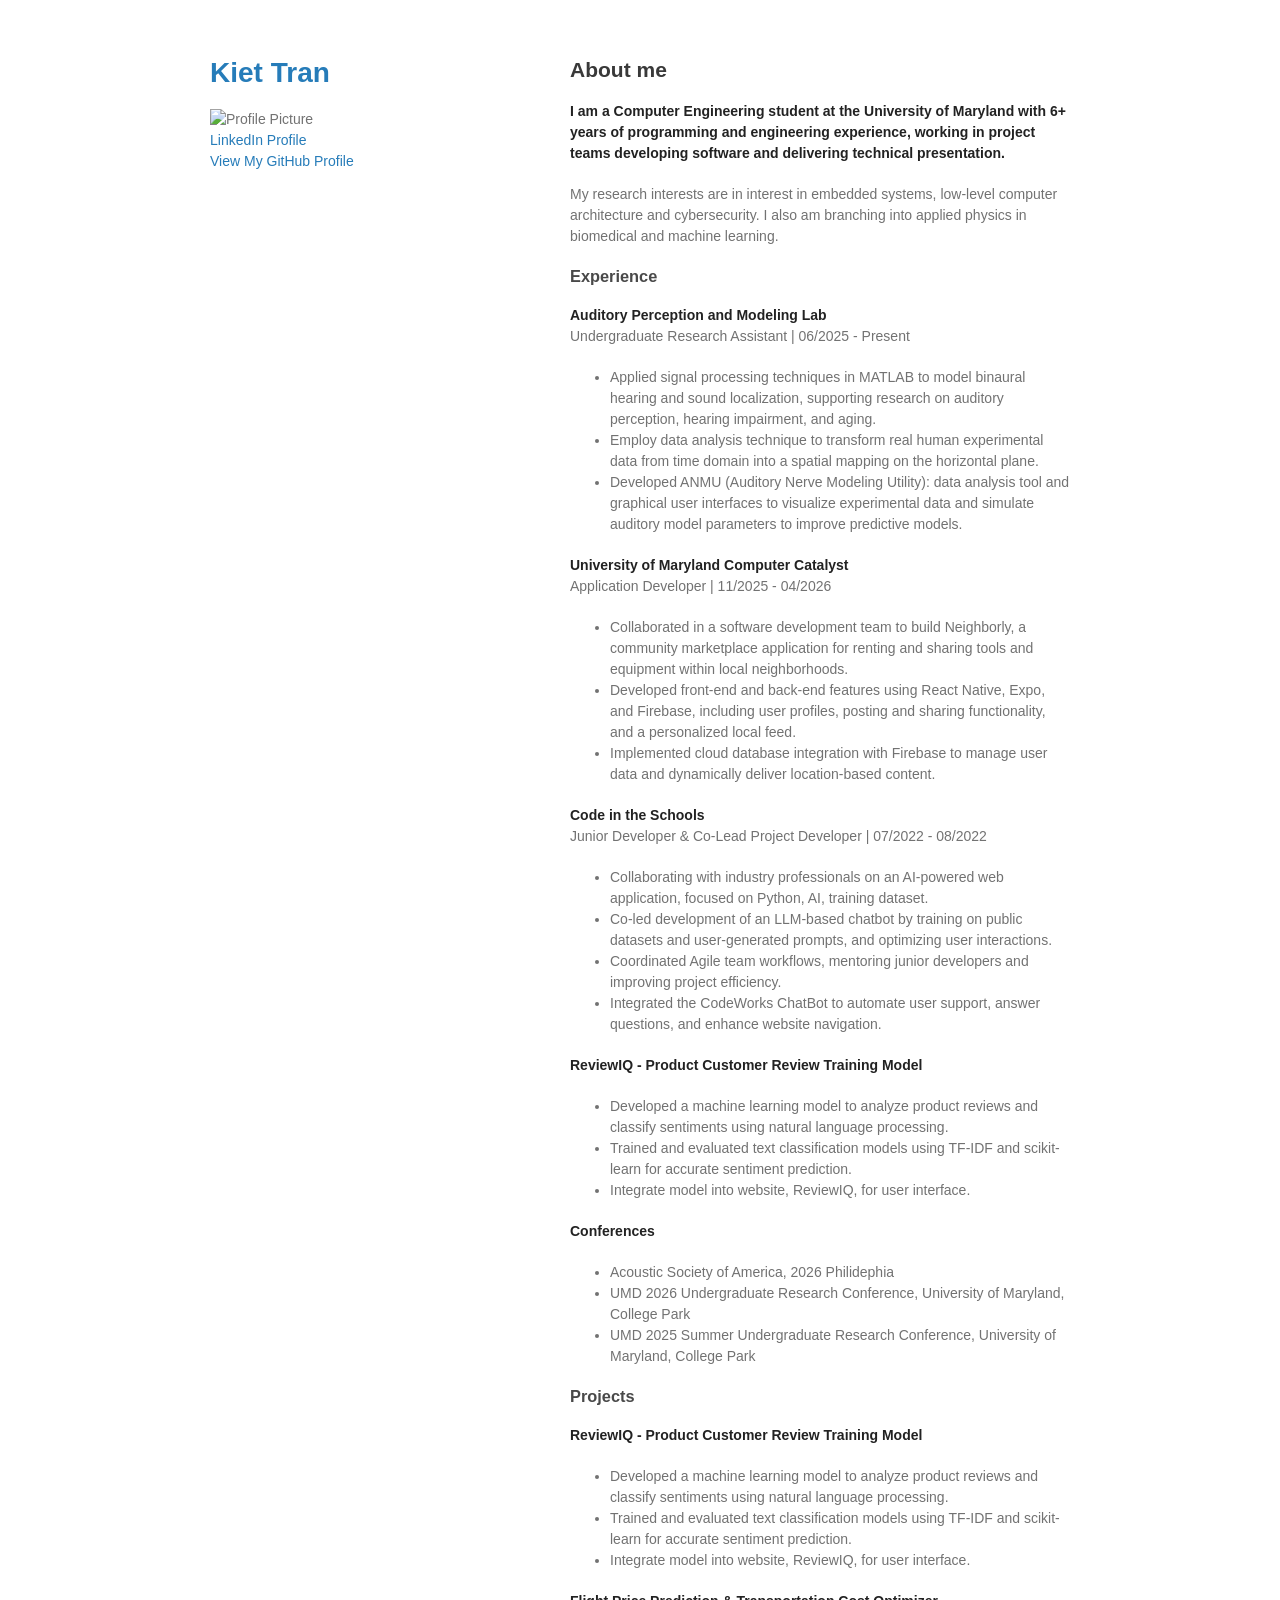
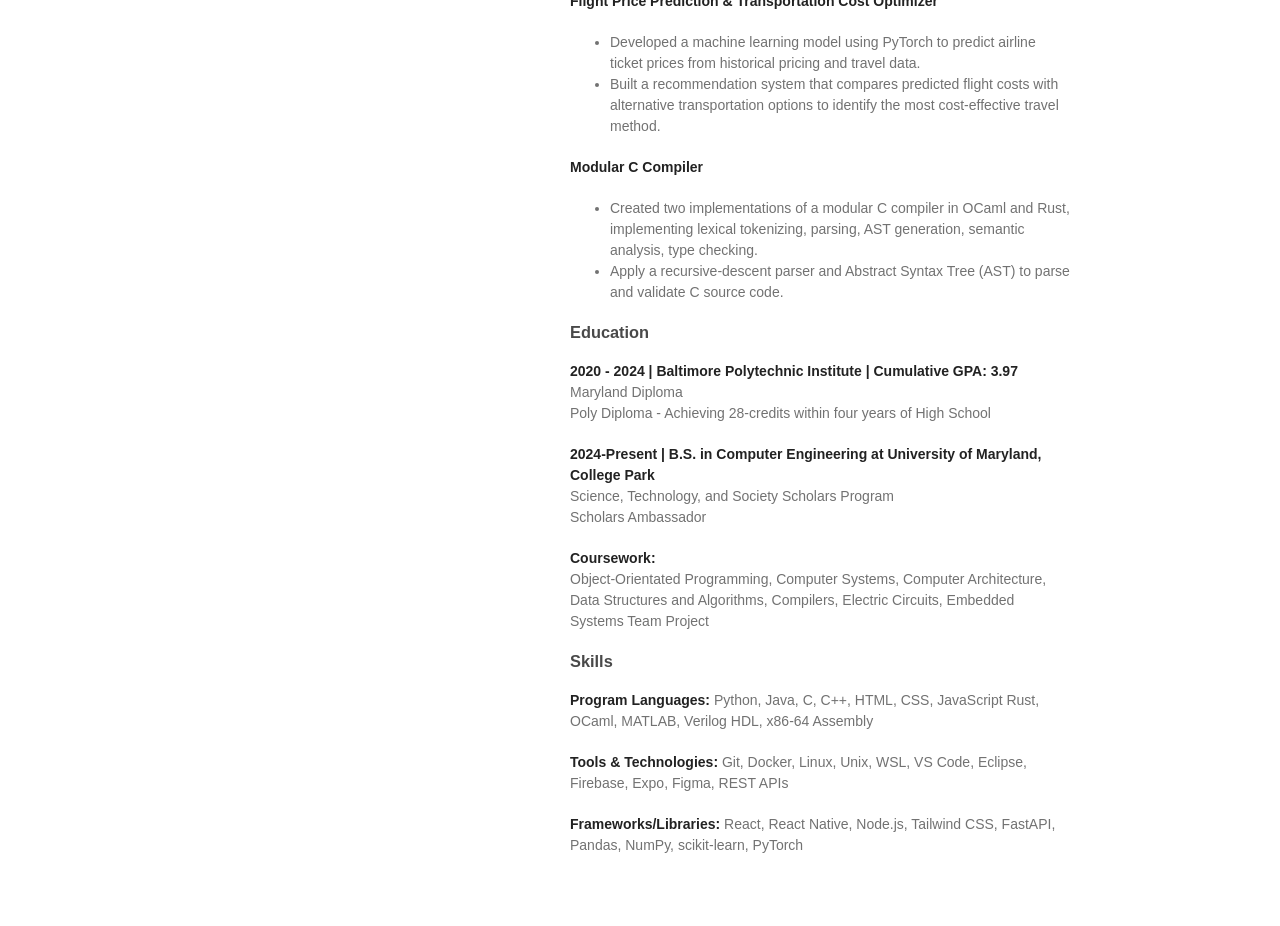
==== index.html @ 748918af "Website Initial Commit" ====
<!DOCTYPE html> 
<html lang="en-US"><head>
    <meta charset="UTF-8">
    <meta name="viewport" content="width=device-width, initial-scale=1">

    <title>About me | Kiet Tran </title>

    <link rel="stylesheet" href="css/style.css">    

  </head>

  <body>
    <div class="wrapper">
      <header>
        <h1 href="https://linkedin.com/in/ktttran"><a>Kiet Tran</a></h1>

        
          <img src="/home/ubuntu26-04/PROJECTS/Website/assets/images/headshot.jpeg" alt="Profile Picture">
        
        
        <p class="view">
            <a href="https://linkedin.com/in/ktttran">LinkedIn Profile</a> <br>
            <a href="https://github.com/ktt-tran">View My GitHub Profile</a>
        </p>
        

        
      </header>
      <section>

      <h2 id="about-me">About me</h2>

<p><strong>I am a Computer Engineering student at the University of Maryland with 6+ years of programming and engineering experience, working in project teams developing software and delivering technical presentation.</strong></p>

<p>My research interests are in interest in embedded systems, low-level computer architecture and cybersecurity. I also am branching into applied physics in biomedical and machine learning.</p>


<h3 id="experience">Experience</h3>

<p><strong>Auditory Perception and Modeling Lab</strong><br>
Undergraduate Research Assistant |  06/2025 - Present</p>
<ul>
    <li>Applied signal processing techniques in MATLAB to model binaural hearing and sound localization, supporting research on auditory perception, hearing impairment, and aging.</li>
    <li>Employ data analysis technique to transform real human experimental data from time domain into a spatial mapping on the horizontal plane.</li>
    <li>Developed ANMU (Auditory Nerve Modeling Utility): data analysis tool and graphical user interfaces to visualize experimental data and simulate auditory model parameters to improve predictive models.</li>
</ul>

<p><strong>University of Maryland Computer Catalyst</strong><br>
Application Developer | 11/2025 - 04/2026</p>
<ul>
    <li>Collaborated in a software development team to build Neighborly, a community marketplace application for renting and sharing tools and equipment within local neighborhoods.</li>
    <li>Developed front-end and back-end features using React Native, Expo, and Firebase, including user profiles, posting and sharing functionality, and a personalized local feed.</li>
    <li>Implemented cloud database integration with Firebase to manage user data and dynamically deliver location-based content.</li>
</ul>

<p><strong>Code in the Schools</strong><br>
Junior Developer & Co-Lead Project Developer | 07/2022 - 08/2022</p>
<ul>
    <li>Collaborating with industry professionals on an AI-powered web application, focused on Python, AI, training dataset.</li>
    <li>Co-led development of an LLM-based chatbot by training on public datasets and user-generated prompts, and optimizing user interactions.</li>
    <li>Coordinated Agile team workflows, mentoring junior developers and improving project efficiency.</li>
    <li>Integrated the CodeWorks ChatBot to automate user support, answer questions, and enhance website navigation.</li>
</ul>

<p><strong>ReviewIQ - Product Customer Review Training Model</strong></p>
<ul>
    <li>Developed a machine learning model to analyze product reviews and classify sentiments using natural language processing.</li>
    <li>Trained and evaluated text classification models using TF-IDF and scikit-learn for accurate sentiment prediction.</li>
    <li>Integrate model into website, ReviewIQ, for user interface.</li>
</ul>

<p><strong>Conferences</strong></p>
<ul>
    <li>Acoustic Society of America, 2026 Philidephia</li>
    <li>UMD 2026 Undergraduate Research Conference, University of Maryland, College Park</li>
    <li>UMD 2025 Summer Undergraduate Research Conference, University of Maryland, College Park</li>
</ul>

<h3 id="projects">Projects</h3>

<p><strong>ReviewIQ - Product Customer Review Training Model</strong></p>
<ul>
    <li>Developed a machine learning model to analyze product reviews and classify sentiments using natural language processing.</li>
    <li>Trained and evaluated text classification models using TF-IDF and scikit-learn for accurate sentiment prediction.</li>
    <li>Integrate model into website, ReviewIQ, for user interface.</li>
</ul>

<p><strong>Flight Price Prediction & Transportation Cost Optimizer</strong></p>
<ul>
    <li>Developed a machine learning model using PyTorch to predict airline ticket prices from historical pricing and travel data.</li>
    <li>Built a recommendation system that compares predicted flight costs with alternative transportation options to identify the most cost-effective travel method.</li>
</ul>

<p><strong>Modular C Compiler</strong></p>
<ul>
    <li>Created two implementations of a  modular C compiler in OCaml and Rust, implementing lexical tokenizing, parsing, AST generation, semantic analysis, type checking.</li>
    <li>Apply a recursive-descent parser and Abstract Syntax Tree (AST) to parse and validate C source code.</li>
</ul>

<h3 id="education">Education</h3>

<p><strong>2020 - 2024 | Baltimore Polytechnic Institute | Cumulative GPA: 3.97</strong><br>
Maryland Diploma<br>
Poly Diploma - Achieving 28-credits within four years of High School</p>
<p><strong>2024-Present | B.S. in Computer Engineering at University of Maryland, College Park</strong><br>
Science, Technology, and Society Scholars Program<br>
Scholars Ambassador</p>
<p><strong>Coursework:</strong><br>
    Object-Orientated Programming, Computer Systems, Computer Architecture, Data Structures and Algorithms, Compilers, Electric Circuits, Embedded Systems Team Project
</p>

<h3 id="skills">Skills</h3>

<p><strong>Program Languages:</strong> Python, Java, C, C++, HTML, CSS, JavaScript Rust, OCaml, MATLAB, Verilog HDL, x86-64 Assembly</p>
<p><strong>Tools &amp Technologies:</strong> Git, Docker, Linux, Unix, WSL, VS Code, Eclipse, Firebase, Expo, Figma, REST APIs</p>
<p><strong>Frameworks/Libraries:</strong> React, React Native, Node.js, Tailwind CSS, FastAPI, Pandas, NumPy, scikit-learn, PyTorch</p>



      </section>
      <footer>
        
      </footer>
    </div>  

</body></html>
---- css/style.css ----
@font-face {
  font-family:'Noto Sans';
  font-weight:400;
  font-style:normal;
  src:url("../fonts/Noto-Sans-regular/Noto-Sans-regular.eot");
  src:url("../fonts/Noto-Sans-regular/Noto-Sans-regular.eot?#iefix") format("embedded-opentype"),
  local("Noto Sans"),
  local("Noto-Sans-regular"),
  url("../fonts/Noto-Sans-regular/Noto-Sans-regular.woff2") format("woff2"),
  url("../fonts/Noto-Sans-regular/Noto-Sans-regular.woff") format("woff"),
  url("../fonts/Noto-Sans-regular/Noto-Sans-regular.ttf") format("truetype"),
  url("../fonts/Noto-Sans-regular/Noto-Sans-regular.svg#NotoSans") format("svg")
}
@font-face {
  font-family:'Noto Sans';
  font-weight:700;
  font-style:normal;
  src:url("../fonts/Noto-Sans-700/Noto-Sans-700.eot");
  src:url("../fonts/Noto-Sans-700/Noto-Sans-700.eot?#iefix") format("embedded-opentype"),
  local("Noto Sans Bold"),
  local("Noto-Sans-700"),
  url("../fonts/Noto-Sans-700/Noto-Sans-700.woff2") format("woff2"),
  url("../fonts/Noto-Sans-700/Noto-Sans-700.woff") format("woff"),
  url("../fonts/Noto-Sans-700/Noto-Sans-700.ttf") format("truetype"),
  url("../fonts/Noto-Sans-700/Noto-Sans-700.svg#NotoSans") format("svg")
}
@font-face {
  font-family:'Noto Sans';
  font-weight:400;
  font-style:italic;
  src:url("../fonts/Noto-Sans-italic/Noto-Sans-italic.eot");
  src:url("../fonts/Noto-Sans-italic/Noto-Sans-italic.eot?#iefix") format("embedded-opentype"),
  local("Noto Sans Italic"),
  local("Noto-Sans-italic"),
  url("../fonts/Noto-Sans-italic/Noto-Sans-italic.woff2") format("woff2"),
  url("../fonts/Noto-Sans-italic/Noto-Sans-italic.woff") format("woff"),
  url("../fonts/Noto-Sans-italic/Noto-Sans-italic.ttf") format("truetype"),
  url("../fonts/Noto-Sans-italic/Noto-Sans-italic.svg#NotoSans") format("svg")
}
@font-face {
  font-family:'Noto Sans';
  font-weight:700;
  font-style:italic;
  src:url("../fonts/Noto-Sans-700italic/Noto-Sans-700italic.eot");
  src:url("../fonts/Noto-Sans-700italic/Noto-Sans-700italic.eot?#iefix") format("embedded-opentype"),
  local("Noto Sans Bold Italic"),
  local("Noto-Sans-700italic"),
  url("../fonts/Noto-Sans-700italic/Noto-Sans-700italic.woff2") format("woff2"),
  url("../fonts/Noto-Sans-700italic/Noto-Sans-700italic.woff") format("woff"),
  url("../fonts/Noto-Sans-700italic/Noto-Sans-700italic.ttf") format("truetype"),
  url("../fonts/Noto-Sans-700italic/Noto-Sans-700italic.svg#NotoSans") format("svg")
}
.highlight table td {
  padding:5px
}
.highlight table pre {
  margin:0
}
.highlight .cm {
  color:#999988;
  font-style:italic
}
.highlight .cp {
  color:#999999;
  font-weight:bold
}
.highlight .c1 {
  color:#999988;
  font-style:italic
}
.highlight .cs {
  color:#999999;
  font-weight:bold;
  font-style:italic
}
.highlight .c,
.highlight .cd {
  color:#999988;
  font-style:italic
}
.highlight .err {
  color:#a61717;
  background-color:#e3d2d2
}
.highlight .gd {
  color:#000000;
  background-color:#ffdddd
}
.highlight .ge {
  color:#000000;
  font-style:italic
}
.highlight .gr {
  color:#aa0000
}
.highlight .gh {
  color:#999999
}
.highlight .gi {
  color:#000000;
  background-color:#ddffdd
}
.highlight .go {
  color:#888888
}
.highlight .gp {
  color:#555555
}
.highlight .gs {
  font-weight:bold
}
.highlight .gu {
  color:#aaaaaa
}
.highlight .gt {
  color:#aa0000
}
.highlight .kc {
  color:#000000;
  font-weight:bold
}
.highlight .kd {
  color:#000000;
  font-weight:bold
}
.highlight .kn {
  color:#000000;
  font-weight:bold
}
.highlight .kp {
  color:#000000;
  font-weight:bold
}
.highlight .kr {
  color:#000000;
  font-weight:bold
}
.highlight .kt {
  color:#445588;
  font-weight:bold
}
.highlight .k,
.highlight .kv {
  color:#000000;
  font-weight:bold
}
.highlight .mf {
  color:#009999
}
.highlight .mh {
  color:#009999
}
.highlight .il {
  color:#009999
}
.highlight .mi {
  color:#009999
}
.highlight .mo {
  color:#009999
}
.highlight .m,
.highlight .mb,
.highlight .mx {
  color:#009999
}
.highlight .sb {
  color:#d14
}
.highlight .sc {
  color:#d14
}
.highlight .sd {
  color:#d14
}
.highlight .s2 {
  color:#d14
}
.highlight .se {
  color:#d14
}
.highlight .sh {
  color:#d14
}
.highlight .si {
  color:#d14
}
.highlight .sx {
  color:#d14
}
.highlight .sr {
  color:#009926
}
.highlight .s1 {
  color:#d14
}
.highlight .ss {
  color:#990073
}
.highlight .s {
  color:#d14
}
.highlight .na {
  color:#008080
}
.highlight .bp {
  color:#999999
}
.highlight .nb {
  color:#0086B3
}
.highlight .nc {
  color:#445588;
  font-weight:bold
}
.highlight .no {
  color:#008080
}
.highlight .nd {
  color:#3c5d5d;
  font-weight:bold
}
.highlight .ni {
  color:#800080
}
.highlight .ne {
  color:#990000;
  font-weight:bold
}
.highlight .nf {
  color:#990000;
  font-weight:bold
}
.highlight .nl {
  color:#990000;
  font-weight:bold
}
.highlight .nn {
  color:#555555
}
.highlight .nt {
  color:#000080
}
.highlight .vc {
  color:#008080
}
.highlight .vg {
  color:#008080
}
.highlight .vi {
  color:#008080
}
.highlight .nv {
  color:#008080
}
.highlight .ow {
  color:#000000;
  font-weight:bold
}
.highlight .o {
  color:#000000;
  font-weight:bold
}
.highlight .w {
  color:#bbbbbb
}
.highlight {
  background-color:#f8f8f8
}
body {
  background-color:#fff;
  padding:50px;
  font:14px/1.5 "Noto Sans", "Helvetica Neue", Helvetica, Arial, sans-serif;
  color:#727272;
  font-weight:400
}
h1,
h2,
h3,
h4,
h5,
h6 {
  color:#222;
  margin:0 0 20px
}
p,
ul,
ol,
table,
pre,
dl {
  margin:0 0 20px
}
h1,
h2,
h3 {
  line-height:1.1
}
h1 {
  font-size:28px
}
h2 {
  color:#393939
}
h3,
h4,
h5,
h6 {
  color:#494949
}
a {
  color:#267CB9;
  text-decoration:none
}
a:hover,
a:focus {
  color:#069;
  font-weight:bold
}
a small {
  font-size:11px;
  color:#777;
  margin-top:-0.3em;
  display:block
}
a:hover small {
  color:#777
}
.wrapper {
  width:860px;
  margin:0 auto
}
blockquote {
  border-left:1px solid #e5e5e5;
  margin:0;
  padding:0 0 0 20px;
  font-style:italic
}
code,
pre {
  font-family:Monaco, Bitstream Vera Sans Mono, Lucida Console, Terminal, Consolas, Liberation Mono, DejaVu Sans Mono, Courier New, monospace;
  color:#333
}
pre {
  padding:8px 15px;
  background:#f8f8f8;
  border-radius:5px;
  border:1px solid #e5e5e5;
  overflow-x:auto
}
table {
  width:100%;
  border-collapse:collapse
}
th,
td {
  text-align:left;
  padding:5px 10px;
  border-bottom:1px solid #e5e5e5
}
dt {
  color:#444;
  font-weight:700
}
th {
  color:#444
}
img {
  max-width:100%
}
kbd {
  background-color:#fafbfc;
  border:1px solid #c6cbd1;
  border-bottom-color:#959da5;
  border-radius:3px;
  box-shadow:inset 0 -1px 0 #959da5;
  color:#444d56;
  display:inline-block;
  font-size:11px;
  line-height:10px;
  padding:3px 5px;
  vertical-align:middle
}
header {
  width:270px;
  float:left;
  position:fixed;
  -webkit-font-smoothing:subpixel-antialiased
}
ul.downloads {
  list-style:none;
  height:40px;
  padding:0;
  background:#f4f4f4;
  border-radius:5px;
  border:1px solid #e0e0e0;
  width:270px
}
.downloads li {
  width:89px;
  float:left;
  border-right:1px solid #e0e0e0;
  height:40px
}
.downloads li:first-child a {
  border-radius:5px 0 0 5px
}
.downloads li:last-child a {
  border-radius:0 5px 5px 0
}
.downloads a {
  line-height:1;
  font-size:11px;
  color:#676767;
  display:block;
  text-align:center;
  padding-top:6px;
  height:34px
}
.downloads a:hover,
.downloads a:focus {
  color:#675C5C;
  font-weight:bold
}
.downloads ul a:active {
  background-color:#f0f0f0
}
strong {
  color:#222;
  font-weight:700
}
.downloads li+li+li {
  border-right:none;
  width:89px
}
.downloads a strong {
  font-size:14px;
  display:block;
  color:#222
}
section {
  width:500px;
  float:right;
  padding-bottom:50px
}
small {
  font-size:11px
}
hr {
  border:0;
  background:#e5e5e5;
  height:1px;
  margin:0 0 20px
}
footer {
  width:270px;
  float:left;
  position:fixed;
  bottom:50px;
  -webkit-font-smoothing:subpixel-antialiased
}
@media print, screen and (max-width: 960px) {
  div.wrapper {
    width:auto;
    margin:0
  }
  header,
  section,
  footer {
    float:none;
    position:static;
    width:auto
  }
  header {
    padding-right:320px
  }
  section {
    border:1px solid #e5e5e5;
    border-width:1px 0;
    padding:20px 0;
    margin:0 0 20px
  }
  header a small {
    display:inline
  }
  header ul {
    position:absolute;
    right:50px;
    top:52px
  }
}
@media print, screen and (max-width: 720px) {
  body {
    word-wrap:break-word
  }
  header {
    padding:0
  }
  header ul,
  header p.view {
    position:static
  }
  pre,
  code {
    word-wrap:normal
  }
}
@media print, screen and (max-width: 480px) {
  body {
    padding:15px
  }
  .downloads {
    width:99%
  }
  .downloads li,
  .downloads li+li+li {
    width:33%
  }
}
@media print {
  body {
    padding:0.4in;
    font-size:12pt;
    color:#444
  }
}
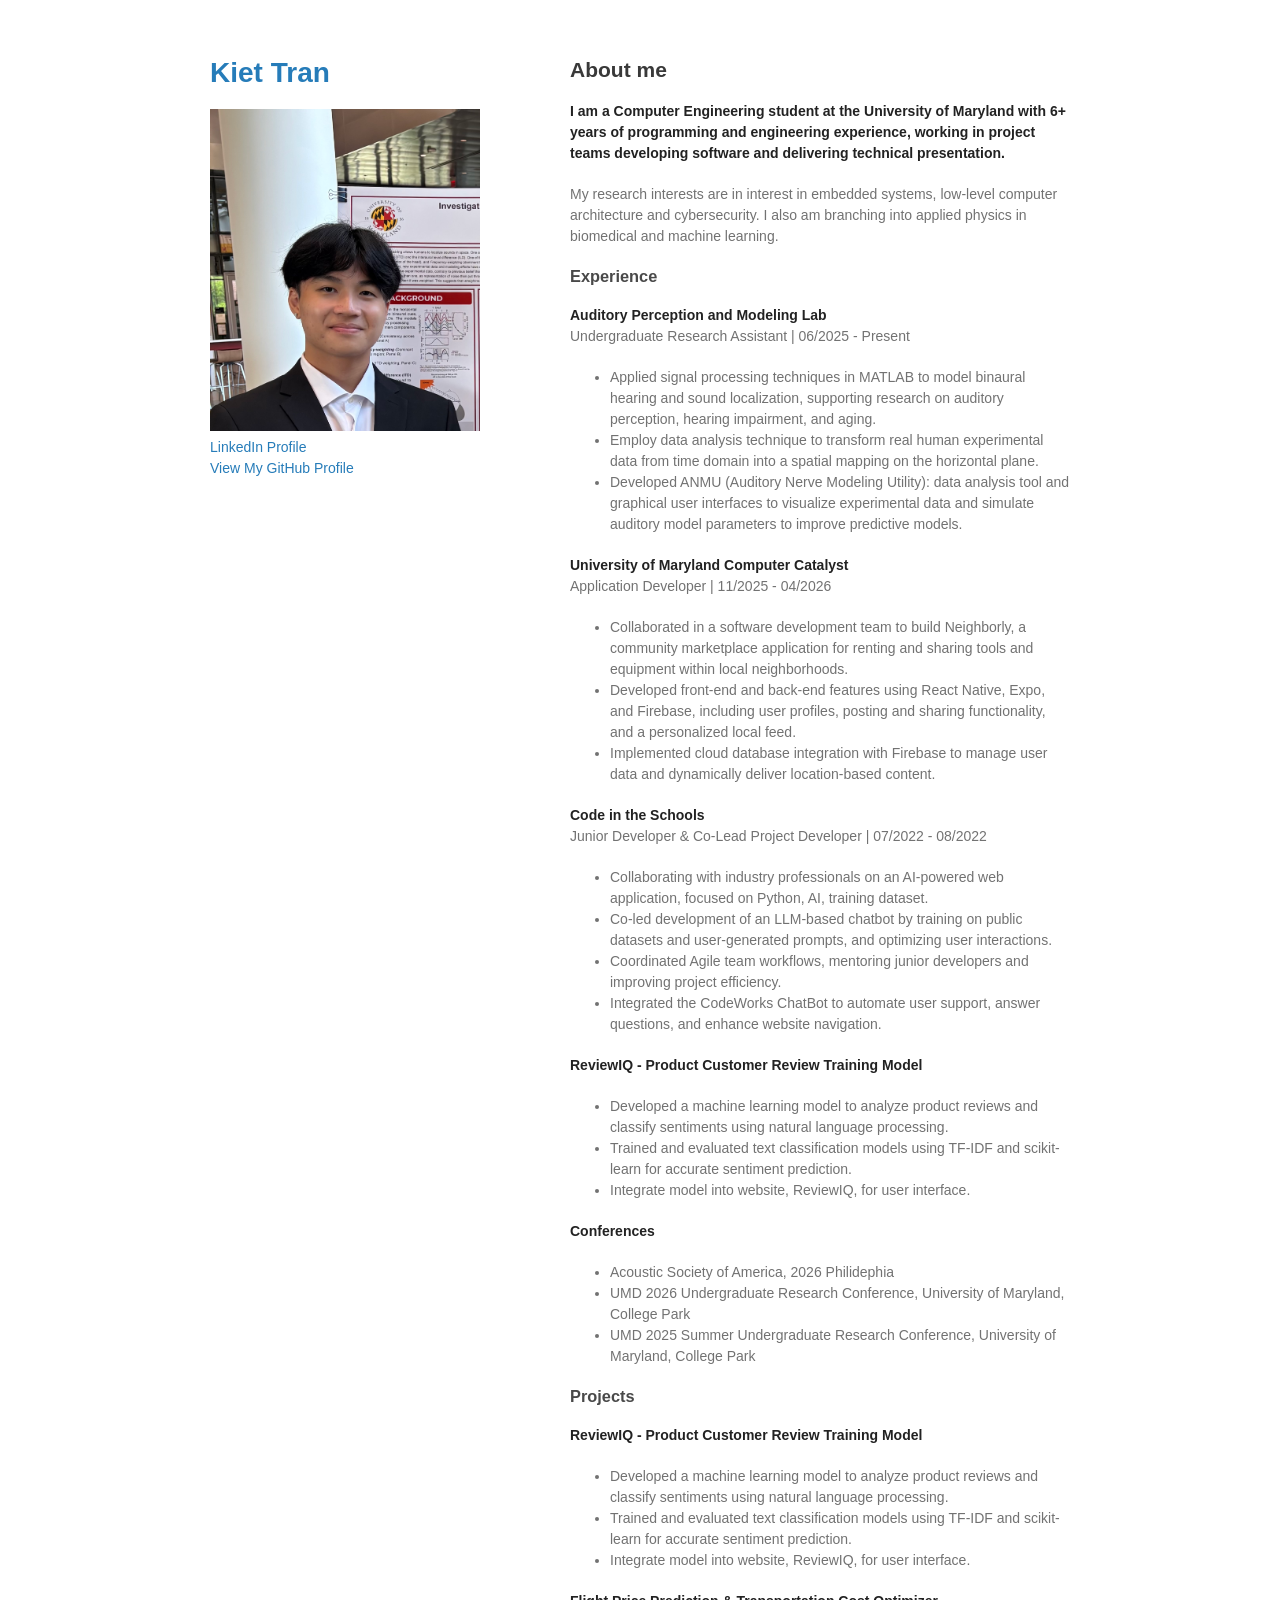
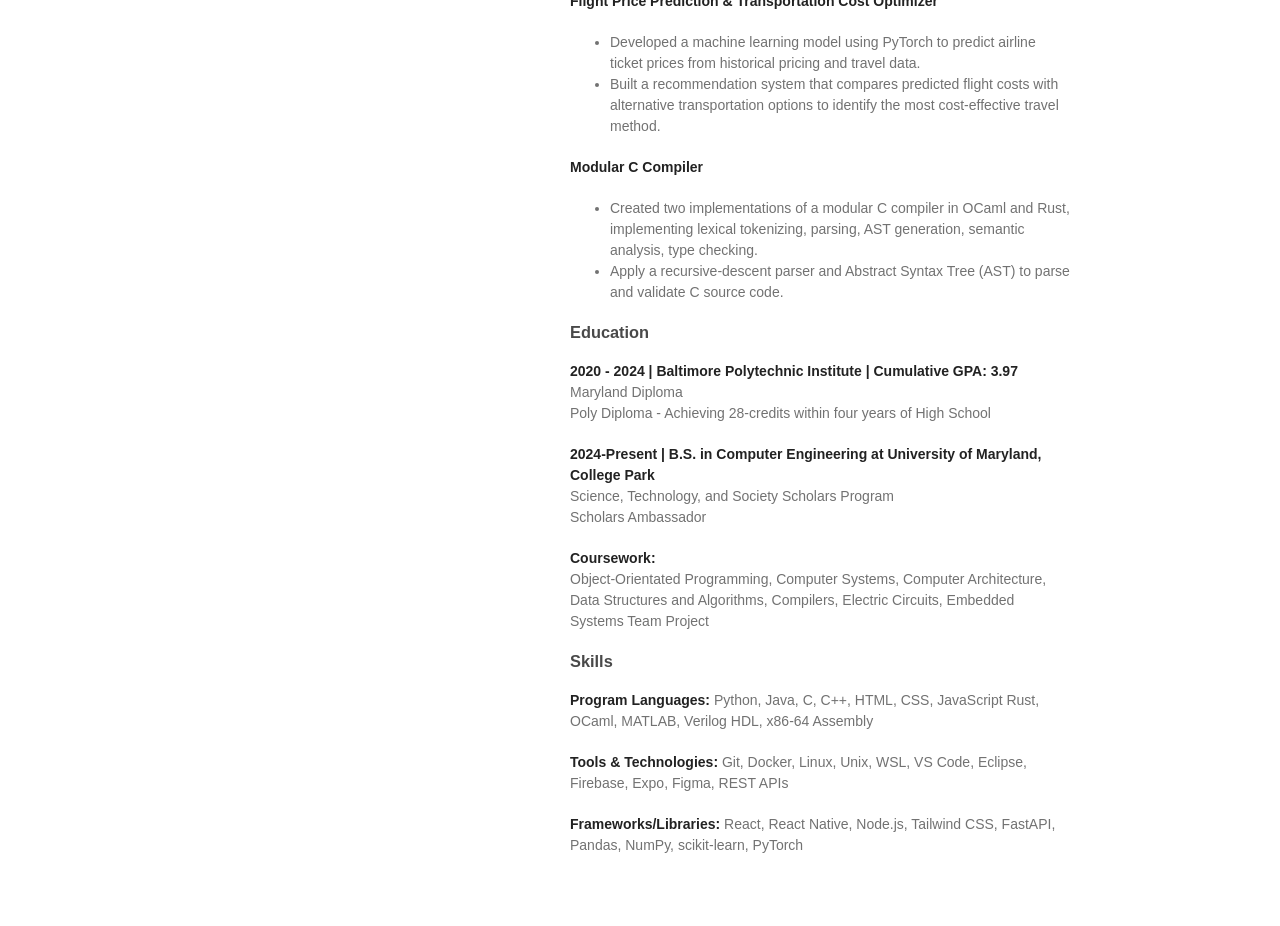
==== commit bc568d76: "First Commit" ====
--- a/index.html
+++ b/index.html
@@ -15,7 +15,7 @@
         <h1 href="https://linkedin.com/in/ktttran"><a>Kiet Tran</a></h1>
 
         
-          <img src="/home/ubuntu26-04/PROJECTS/Website/assets/images/headshot.jpeg" alt="Profile Picture">
+          <img src="/assets/images/headshot.jpeg" alt="Profile Picture">
         
         
         <p class="view">
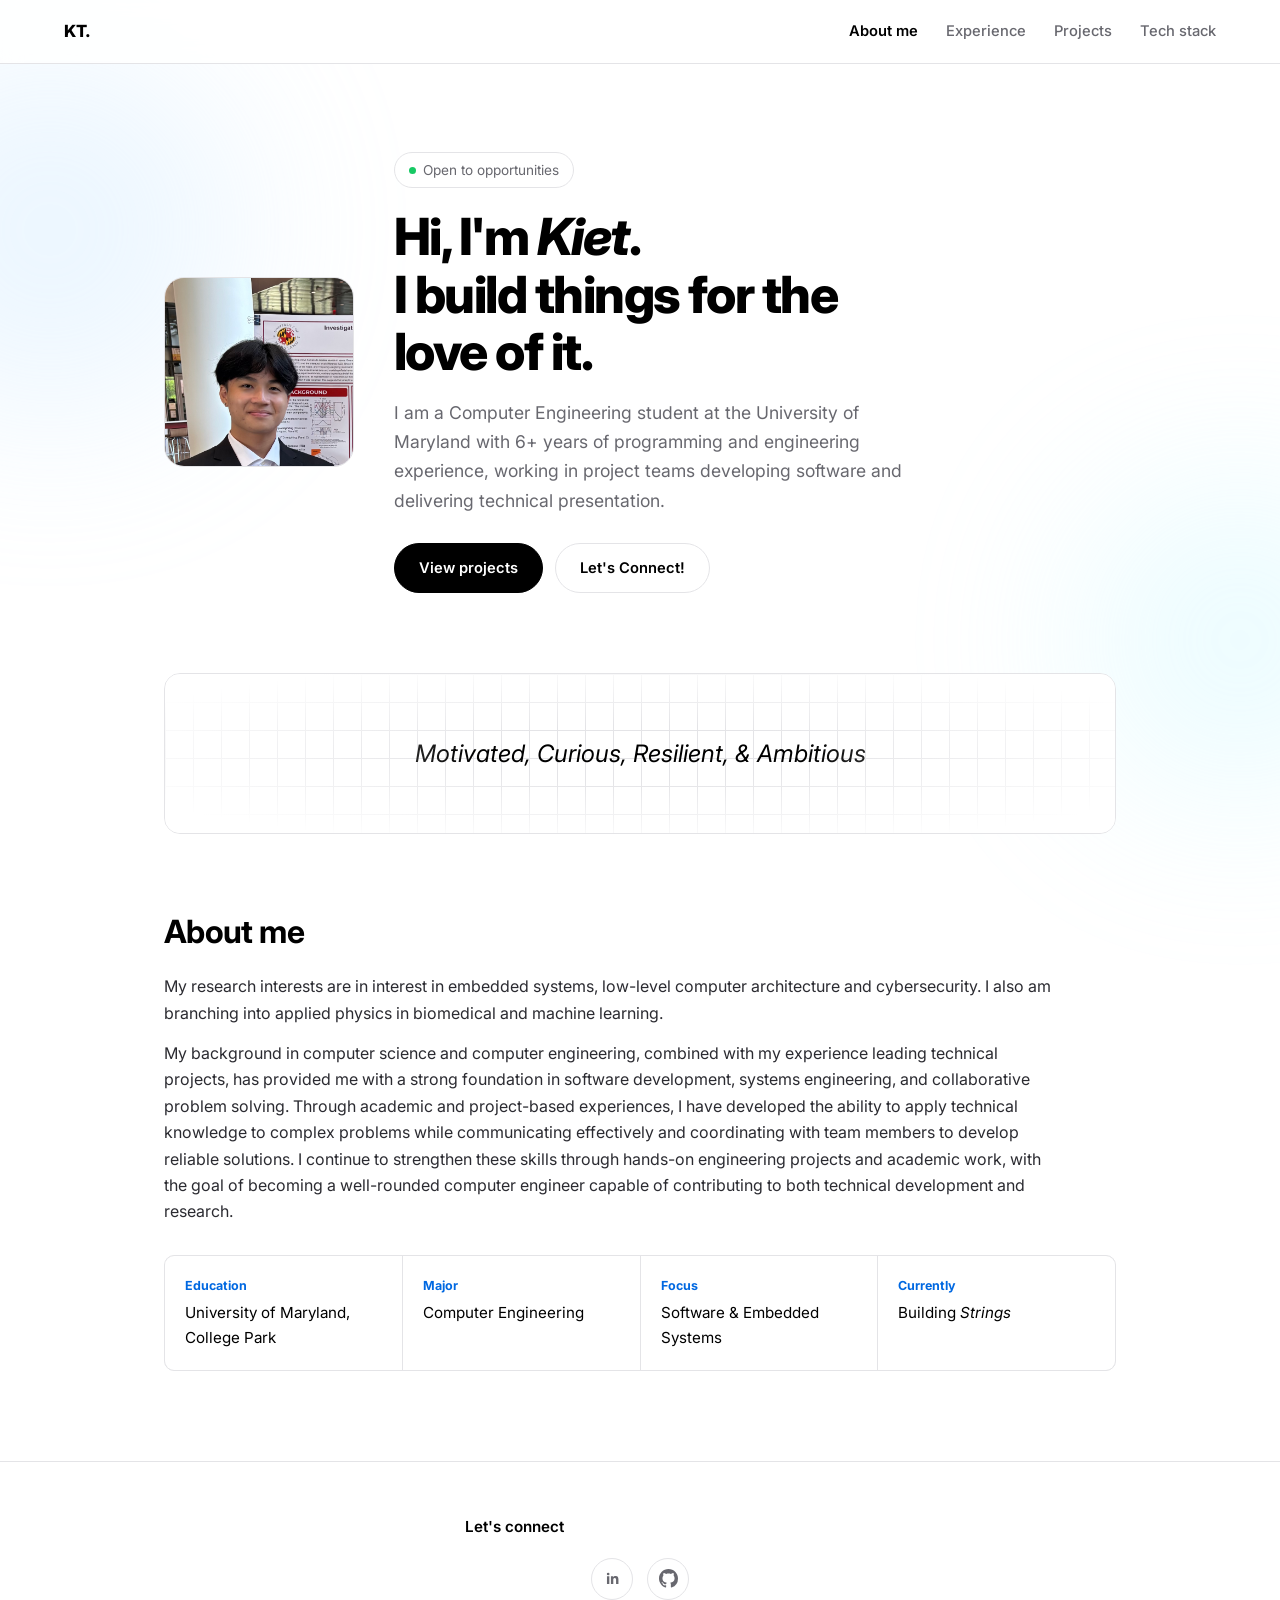
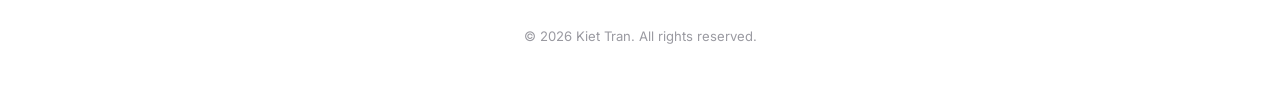
==== commit 1e03dd72: "Update" ====
--- a/index.html
+++ b/index.html
@@ -1,126 +1,59 @@
-<!DOCTYPE html> 
-<html lang="en-US"><head>
-    <meta charset="UTF-8">
-    <meta name="viewport" content="width=device-width, initial-scale=1">
+<!DOCTYPE html>
+<html lang="en">
+<head>
+<meta charset="utf-8">
+<meta name="viewport" content="width=device-width, initial-scale=1">
+<!-- EDIT: page title -->
+<title>About | Kiet Tran</title>
+<link rel="preconnect" href="https://fonts.googleapis.com">
+<link href="https://fonts.googleapis.com/css2?family=Inter:wght@400;500;600;800&display=swap" rel="stylesheet">
+<link rel="stylesheet" href="css/styles.css">
+</head>
+<body>
+<header class="top">
+  <a class="logo" href="index.html">KT.</a>
+  <nav>
+    <a href="index.html" class="on">About me</a>
+    <a href="experience.html">Experience</a>
+    <a href="projects.html">Projects</a>
+    <a href="tech-stack.html">Tech stack</a>
+  </nav>
+</header>
+<div class="blob b1"></div><div class="blob b2"></div>
+<main class="panel">
+  <div class="hero">
+    <div class="photo"><img src="assets/images/headshot.jpeg" alt=""></div>
+    <div>
+      <p class="pill">Open to opportunities</p>
+      <h1>Hi, I'm <em>Kiet</em>.<br>I build things for the<br> love of it.</h1>
+      <p class="lead">I am a Computer Engineering student at the University of Maryland with 6+ years of programming and engineering experience, working in project teams developing software and delivering technical presentation.</p>
+      <div class="btns">
+        <a class="btn dark" href="projects.html">View projects</a>
+        <a class="btn" href="https://linkedin.com/in/ktttran">Let's Connect!</a>
+      </div>
+    </div>
+  </div>
 
-    <title>About me | Kiet Tran </title>
+  <div class="band"><p>Motivated, Curious, Resilient, & Ambitious</p></div>
 
-    <link rel="stylesheet" href="css/style.css">    
+  <h2>About me</h2>
+  <p>My research interests are in interest in embedded systems, low-level computer architecture and cybersecurity. I also am branching into applied physics in biomedical and machine learning.</p>
+  <p>My background in computer science and computer engineering, combined with my experience leading technical projects, has provided me with a strong foundation in software development, systems engineering, and collaborative problem solving. Through academic and project-based experiences, I have developed the ability to apply technical knowledge to complex problems while communicating effectively and coordinating with team members to develop reliable solutions. I continue to strengthen these skills through hands-on engineering projects and academic work, with the goal of becoming a well-rounded computer engineer capable of contributing to both technical development and research.</p>
 
-  </head>
-
-  <body>
-    <div class="wrapper">
-      <header>
-        <h1 href="https://linkedin.com/in/ktttran"><a>Kiet Tran</a></h1>
-
-        
-          <img src="/assets/images/headshot.jpeg" alt="Profile Picture">
-        
-        
-        <p class="view">
-            <a href="https://linkedin.com/in/ktttran">LinkedIn Profile</a> <br>
-            <a href="https://github.com/ktt-tran">View My GitHub Profile</a>
-        </p>
-        
-
-        
-      </header>
-      <section>
-
-      <h2 id="about-me">About me</h2>
-
-<p><strong>I am a Computer Engineering student at the University of Maryland with 6+ years of programming and engineering experience, working in project teams developing software and delivering technical presentation.</strong></p>
-
-<p>My research interests are in interest in embedded systems, low-level computer architecture and cybersecurity. I also am branching into applied physics in biomedical and machine learning.</p>
-
-
-<h3 id="experience">Experience</h3>
-
-<p><strong>Auditory Perception and Modeling Lab</strong><br>
-Undergraduate Research Assistant |  06/2025 - Present</p>
-<ul>
-    <li>Applied signal processing techniques in MATLAB to model binaural hearing and sound localization, supporting research on auditory perception, hearing impairment, and aging.</li>
-    <li>Employ data analysis technique to transform real human experimental data from time domain into a spatial mapping on the horizontal plane.</li>
-    <li>Developed ANMU (Auditory Nerve Modeling Utility): data analysis tool and graphical user interfaces to visualize experimental data and simulate auditory model parameters to improve predictive models.</li>
-</ul>
-
-<p><strong>University of Maryland Computer Catalyst</strong><br>
-Application Developer | 11/2025 - 04/2026</p>
-<ul>
-    <li>Collaborated in a software development team to build Neighborly, a community marketplace application for renting and sharing tools and equipment within local neighborhoods.</li>
-    <li>Developed front-end and back-end features using React Native, Expo, and Firebase, including user profiles, posting and sharing functionality, and a personalized local feed.</li>
-    <li>Implemented cloud database integration with Firebase to manage user data and dynamically deliver location-based content.</li>
-</ul>
-
-<p><strong>Code in the Schools</strong><br>
-Junior Developer & Co-Lead Project Developer | 07/2022 - 08/2022</p>
-<ul>
-    <li>Collaborating with industry professionals on an AI-powered web application, focused on Python, AI, training dataset.</li>
-    <li>Co-led development of an LLM-based chatbot by training on public datasets and user-generated prompts, and optimizing user interactions.</li>
-    <li>Coordinated Agile team workflows, mentoring junior developers and improving project efficiency.</li>
-    <li>Integrated the CodeWorks ChatBot to automate user support, answer questions, and enhance website navigation.</li>
-</ul>
-
-<p><strong>ReviewIQ - Product Customer Review Training Model</strong></p>
-<ul>
-    <li>Developed a machine learning model to analyze product reviews and classify sentiments using natural language processing.</li>
-    <li>Trained and evaluated text classification models using TF-IDF and scikit-learn for accurate sentiment prediction.</li>
-    <li>Integrate model into website, ReviewIQ, for user interface.</li>
-</ul>
-
-<p><strong>Conferences</strong></p>
-<ul>
-    <li>Acoustic Society of America, 2026 Philidephia</li>
-    <li>UMD 2026 Undergraduate Research Conference, University of Maryland, College Park</li>
-    <li>UMD 2025 Summer Undergraduate Research Conference, University of Maryland, College Park</li>
-</ul>
-
-<h3 id="projects">Projects</h3>
-
-<p><strong>ReviewIQ - Product Customer Review Training Model</strong></p>
-<ul>
-    <li>Developed a machine learning model to analyze product reviews and classify sentiments using natural language processing.</li>
-    <li>Trained and evaluated text classification models using TF-IDF and scikit-learn for accurate sentiment prediction.</li>
-    <li>Integrate model into website, ReviewIQ, for user interface.</li>
-</ul>
-
-<p><strong>Flight Price Prediction & Transportation Cost Optimizer</strong></p>
-<ul>
-    <li>Developed a machine learning model using PyTorch to predict airline ticket prices from historical pricing and travel data.</li>
-    <li>Built a recommendation system that compares predicted flight costs with alternative transportation options to identify the most cost-effective travel method.</li>
-</ul>
-
-<p><strong>Modular C Compiler</strong></p>
-<ul>
-    <li>Created two implementations of a  modular C compiler in OCaml and Rust, implementing lexical tokenizing, parsing, AST generation, semantic analysis, type checking.</li>
-    <li>Apply a recursive-descent parser and Abstract Syntax Tree (AST) to parse and validate C source code.</li>
-</ul>
-
-<h3 id="education">Education</h3>
-
-<p><strong>2020 - 2024 | Baltimore Polytechnic Institute | Cumulative GPA: 3.97</strong><br>
-Maryland Diploma<br>
-Poly Diploma - Achieving 28-credits within four years of High School</p>
-<p><strong>2024-Present | B.S. in Computer Engineering at University of Maryland, College Park</strong><br>
-Science, Technology, and Society Scholars Program<br>
-Scholars Ambassador</p>
-<p><strong>Coursework:</strong><br>
-    Object-Orientated Programming, Computer Systems, Computer Architecture, Data Structures and Algorithms, Compilers, Electric Circuits, Embedded Systems Team Project
-</p>
-
-<h3 id="skills">Skills</h3>
-
-<p><strong>Program Languages:</strong> Python, Java, C, C++, HTML, CSS, JavaScript Rust, OCaml, MATLAB, Verilog HDL, x86-64 Assembly</p>
-<p><strong>Tools &amp Technologies:</strong> Git, Docker, Linux, Unix, WSL, VS Code, Eclipse, Firebase, Expo, Figma, REST APIs</p>
-<p><strong>Frameworks/Libraries:</strong> React, React Native, Node.js, Tailwind CSS, FastAPI, Pandas, NumPy, scikit-learn, PyTorch</p>
-
-
-
-      </section>
-      <footer>
-        
-      </footer>
-    </div>  
-
-</body></html>+  <div class="facts">
+    <div class="fact"><b>Education</b>University of Maryland, College Park</div>
+    <div class="fact"><b>Major</b>Computer Engineering</div>
+    <div class="fact"><b>Focus</b>Software &amp; Embedded Systems</div>
+    <div class="fact"><b>Currently</b>Building <i>Strings</i></div>
+  </div>
+</main>
+<footer>
+  <p>Let's connect</p>
+  <div class="socials">
+    <a class="in" href="https://linkedin.com/in/ktttran" aria-label="LinkedIn" target="_blank" rel="noopener"></a>
+    <a class="gh" href="https://github.com/ktt-tran" aria-label="GitHub" target="_blank" rel="noopener"></a>
+  </div>
+  <small>© 2026 Kiet Tran. All rights reserved.</small>
+</footer>
+</body>
+</html>
--- a/css/styles.css
+++ b/css/styles.css
@@ -0,0 +1,145 @@
+/* ============================================================
+   TOKENS — edit these to change colors/radius across the site
+   ============================================================ */
+:root{
+  --bg:#ffffff;
+  --ink:#000000;        /* primary text / primary buttons */
+  --mut:#68686f;        /* secondary text */
+  --line:#e4e4e7;       /* hairline borders */
+  --soft:#fafafa;       /* subtle surface fill */
+  --acc:#0068e1;        /* accent blue: links, focus, highlights */
+  --r:10px;             /* base corner radius: cards, photo */
+  --r-pill:999px;       /* buttons only */
+  --r-chip:6px;         /* tech-stack chips only */
+  --mono:'JetBrains Mono',ui-monospace,SFMono-Regular,Menlo,monospace;
+  --sans:'Inter',system-ui,-apple-system,sans-serif;
+}
+*{box-sizing:border-box;margin:0}
+html{scroll-behavior:smooth}
+body{font-family:var(--sans);font-size:16px;line-height:1.65;color:var(--ink);background:var(--bg);overflow-x:hidden}
+:focus-visible{outline:2px solid var(--acc);outline-offset:2px}
+a{color:inherit}
+p{color:#2b2b31;margin-bottom:14px;max-width:900px}
+h2{font-size:2rem;font-weight:700;letter-spacing:-.02em;margin-bottom:14px}
+
+/* ============================================================
+   NAV — same on every page; edit once here
+   ============================================================ */
+.top{position:sticky;top:0;z-index:20;display:flex;justify-content:space-between;align-items:center;gap:16px;padding:0 5vw;height:64px;background:rgba(255,255,255,.82);backdrop-filter:blur(10px);-webkit-backdrop-filter:blur(10px);border-bottom:1px solid var(--line)}
+.logo{font-weight:800;font-size:1.05rem;letter-spacing:-.02em;color:var(--ink);text-decoration:none}
+nav{display:flex;gap:28px;flex-wrap:wrap}
+nav a{color:var(--mut);text-decoration:none;font-size:.92rem;font-weight:500;transition:color .15s}
+nav a:hover{color:var(--ink)}
+nav a.on{color:var(--ink);font-weight:600}
+
+/* ============================================================
+   PARALLAX BACKDROP — the one animated flourish on the page.
+   Two soft blurred circles drift at different speeds on scroll.
+   ============================================================ */
+.blob{position:fixed;z-index:-1;border-radius:50%;filter:blur(90px);opacity:.3;pointer-events:none}
+.b1{width:380px;height:380px;background:#bfe2ff;top:40px;left:-140px;--d:-260px}
+.b2{width:320px;height:320px;background:#bdf5ff;top:480px;right:-120px;--d:-560px}
+@keyframes drift{to{transform:translateY(var(--d))}}
+@supports (animation-timeline:scroll()){.blob{animation:drift linear both;animation-timeline:scroll(root)}}
+
+/* ============================================================
+   PAGE LAYOUT
+   ============================================================ */
+.panel{max-width:1080px;margin:auto;padding:64px 5vw 40px;animation:in .5s ease}
+@keyframes in{from{opacity:0;transform:translateY(14px)}}
+.sub{color:var(--mut);margin-bottom:36px;max-width:560px}
+
+/* ============================================================
+   ABOUT — hero, quote band, quick facts
+   ============================================================ */
+.hero{display:grid;grid-template-columns:auto 1fr;gap:40px;align-items:center;padding:24px 0 8px}
+.photo{position:relative;width:190px;aspect-ratio:1;border-radius:20px;border:1px solid var(--line);overflow:hidden;display:grid;place-items:center;text-align:center;color:var(--mut);font-size:.85rem;background:var(--soft)}
+.photo img{position:absolute;inset:0;width:100%;height:100%;object-fit:cover}
+.pill{display:inline-flex;align-items:center;gap:7px;padding:6px 14px;border:1px solid var(--line);border-radius:var(--r-pill);font-size:.85rem;color:var(--mut);background:#fff;margin-bottom:20px}
+.pill::before{content:"";width:7px;height:7px;border-radius:50%;background:#17c964;flex:none}
+h1{font-size:clamp(2rem,4.6vw,3.2rem);line-height:1.12;font-weight:800;letter-spacing:-.03em;color:var(--ink)}
+.lead{font-size:1.1rem;color:var(--mut);margin:18px 0 28px;max-width:540px}
+.btns{display:flex;gap:12px;flex-wrap:wrap}
+.btn{display:inline-block;padding:12px 24px;border-radius:var(--r-pill);border:1px solid var(--line);font-weight:600;font-size:.92rem;color:var(--ink);background:#fff;text-decoration:none;transition:border-color .15s,background .15s}
+.btn:hover{border-color:var(--ink)}
+.btn.dark{background:var(--ink);color:#fff;border-color:var(--ink)}
+.btn.dark:hover{background:#1a1a1a}
+
+.band{margin:72px 0;padding:60px 32px;text-align:center;border:1px solid var(--line);border-radius:16px;position:relative;overflow:hidden;
+  background:
+    linear-gradient(var(--line) 1px,transparent 1px) 0 0/28px 28px,
+    linear-gradient(90deg,var(--line) 1px,transparent 1px) 0 0/28px 28px,
+    #fff;}
+.band::after{content:"";position:absolute;inset:0;background:radial-gradient(ellipse at center,transparent 25%,#fff 85%)}
+.band p{position:relative;font-size:clamp(1.15rem,2.6vw,1.5rem);font-style:italic;color:var(--ink);max-width:620px;margin:0 auto}
+
+.facts{display:grid;grid-template-columns:repeat(auto-fit,minmax(200px,1fr));gap:1px;background:var(--line);border:1px solid var(--line);border-radius:var(--r);overflow:hidden;margin-top:30px}
+.fact{padding:20px;background:#fff;font-size:.95rem}
+.fact b{display:block;font-size:.78rem;color:var(--acc);margin-bottom:4px}
+
+/* ============================================================
+   PROJECTS
+   ============================================================ */
+.grid{display:grid;grid-template-columns:repeat(auto-fill,minmax(280px,1fr));gap:18px}
+.card{padding:24px;border:1px solid var(--line);border-radius:var(--r);background:#fff;transition:border-color .15s,transform .15s,box-shadow .15s}
+.card:hover{border-color:var(--ink);transform:translateY(-2px);box-shadow:0 10px 22px rgba(0,0,0,.06)}
+.card h3{margin-bottom:8px;font-size:1.05rem}
+.card a{color:var(--acc);font-weight:600;font-size:.92rem;text-decoration:none}
+.card a:hover{text-decoration:underline}
+.card.add{border-style:dashed;background:var(--soft);color:var(--mut)}
+.card.add h3{color:var(--mut)}
+
+/* ============================================================
+   EXPERIENCE — a stacked timeline, not a card grid (it's a
+   sequence, so it gets sequence-shaped treatment)
+   ============================================================ */
+.timeline{margin-top:8px}
+.exp{display:grid;grid-template-columns:px 1fr;gap:14px;padding:1px 0;border-top:1px solid var(--line)}
+.exp:first-child{border-top:none}
+.exp-date{font-family:var(--mono);font-size:.82rem;color:var(--mut);padding-top:2px}
+.exp-body h3{font-size:1.05rem;margin-bottom:2px}
+.exp-body h3 span{display:block;font-weight:400;color:var(--mut);font-size:.9rem;margin-top:2px}
+.exp-body ul:not(.chips){margin:10px 0 16px 20px;color:#2b2b31;font-size:.95rem}
+.exp-body ul:not(.chips) li{margin-bottom:6px}
+.exp.add{opacity:.6}
+.exp.add h3{font-weight:600;color:var(--mut)}
+
+/* ============================================================
+   TECH STACK
+   ============================================================ */
+#stack h3{margin:40px 0 14px;font-size:1.05rem;font-weight:700;padding-left:12px;border-left:3px solid var(--acc)}
+#stack h3:first-of-type{margin-top:0}
+.chips{list-style:none;display:flex;flex-wrap:wrap;gap:8px;padding:0;margin:14px 0}
+.chips li{padding:6px 12px;border:1px solid var(--line);border-radius:var(--r-chip);background:var(--soft);font-family:var(--mono);font-size:.82rem;color:var(--mut);transition:background .15s,color .15s,border-color .15s}
+.chips li:hover{background:var(--ink);color:#fff;border-color:var(--ink)}
+
+/* ============================================================
+   FOOTER — same on every page; edit links once here per page
+   ============================================================ */
+footer{margin-top:50px;padding:52px 5vw 40px;text-align:center;background:#fff;border-top:1px solid var(--line)}
+footer p{font-weight:600;color:var(--ink);font-size:.95rem}
+.socials{display:flex;justify-content:center;gap:14px;margin:18px 0 22px}
+.socials a{width:42px;height:42px;display:grid;place-items:center;border-radius:50%;background:#fff;border:1px solid var(--line);color:var(--mut);transition:border-color .15s,color .15s}
+.socials a:hover{border-color:var(--ink);color:var(--ink)}
+.socials a::before{content:"";width:19px;height:19px;background:currentColor;-webkit-mask:var(--i) center/contain no-repeat;mask:var(--i) center/contain no-repeat}
+.socials .in{--i:url("data:image/svg+xml,%3Csvg xmlns='http://www.w3.org/2000/svg' viewBox='0 0 24 24'%3E%3Cpath d='M5 9h3v10H5zM6.5 4.6a1.7 1.7 0 110 3.4 1.7 1.7 0 010-3.4zM10 9h2.9v1.4c.5-.9 1.6-1.6 3.1-1.6 3 0 3.5 2 3.5 4.5V19h-3v-5c0-1.2 0-2.6-1.7-2.6S13 12.7 13 14v5h-3z'/%3E%3C/svg%3E")}
+.socials .gh{--i:url("data:image/svg+xml,%3Csvg xmlns='http://www.w3.org/2000/svg' viewBox='0 0 16 16'%3E%3Cpath d='M8 0C3.58 0 0 3.58 0 8c0 3.54 2.29 6.53 5.47 7.59.4.07.55-.17.55-.38 0-.19-.01-.82-.01-1.49-2.01.37-2.53-.49-2.69-.94-.09-.23-.48-.94-.82-1.13-.28-.15-.68-.52-.01-.53.63-.01 1.08.58 1.23.82.72 1.21 1.87.87 2.33.66.07-.52.28-.87.51-1.07-1.78-.2-3.64-.89-3.64-3.95 0-.87.31-1.59.82-2.15-.08-.2-.36-1.02.08-2.12 0 0 .67-.21 2.2.82.64-.18 1.32-.27 2-.27.68 0 1.36.09 2 .27 1.53-1.04 2.2-.82 2.2-.82.44 1.1.16 1.92.08 2.12.51.56.82 1.27.82 2.15 0 3.07-1.87 3.75-3.65 3.95.29.25.54.73.54 1.48 0 1.07-.01 1.93-.01 2.2 0 .21.15.46.55.38A8.013 8.013 0 0016 8c0-4.42-3.58-8-8-8z'/%3E%3C/svg%3E")}
+.socials .em{--i:url("data:image/svg+xml,%3Csvg xmlns='http://www.w3.org/2000/svg' viewBox='0 0 24 24'%3E%3Cpath fill='none' stroke='%23000' stroke-width='1.8' d='M4 6.5h16v11H4zM4 7l8 6 8-6'/%3E%3C/svg%3E")}
+footer small{color:#9a9aa1;font-size:.82rem}
+
+/* ============================================================
+   RESPONSIVE
+   ============================================================ */
+@media(max-width:720px){
+  .top{padding:0 4vw}
+  nav{gap:18px}
+  nav a{font-size:.86rem}
+  .panel{padding:40px 5vw 32px}
+  .hero{grid-template-columns:1fr;gap:26px;text-align:center;justify-items:center}
+  .photo{width:150px}
+  .lead{margin-inline:auto}
+  .btns{justify-content:center}
+  .band{padding:44px 20px}
+  .exp{grid-template-columns:1fr;gap:8px}
+}
+@media(prefers-reduced-motion:reduce){.blob{animation:none}*{transition:none!important}}
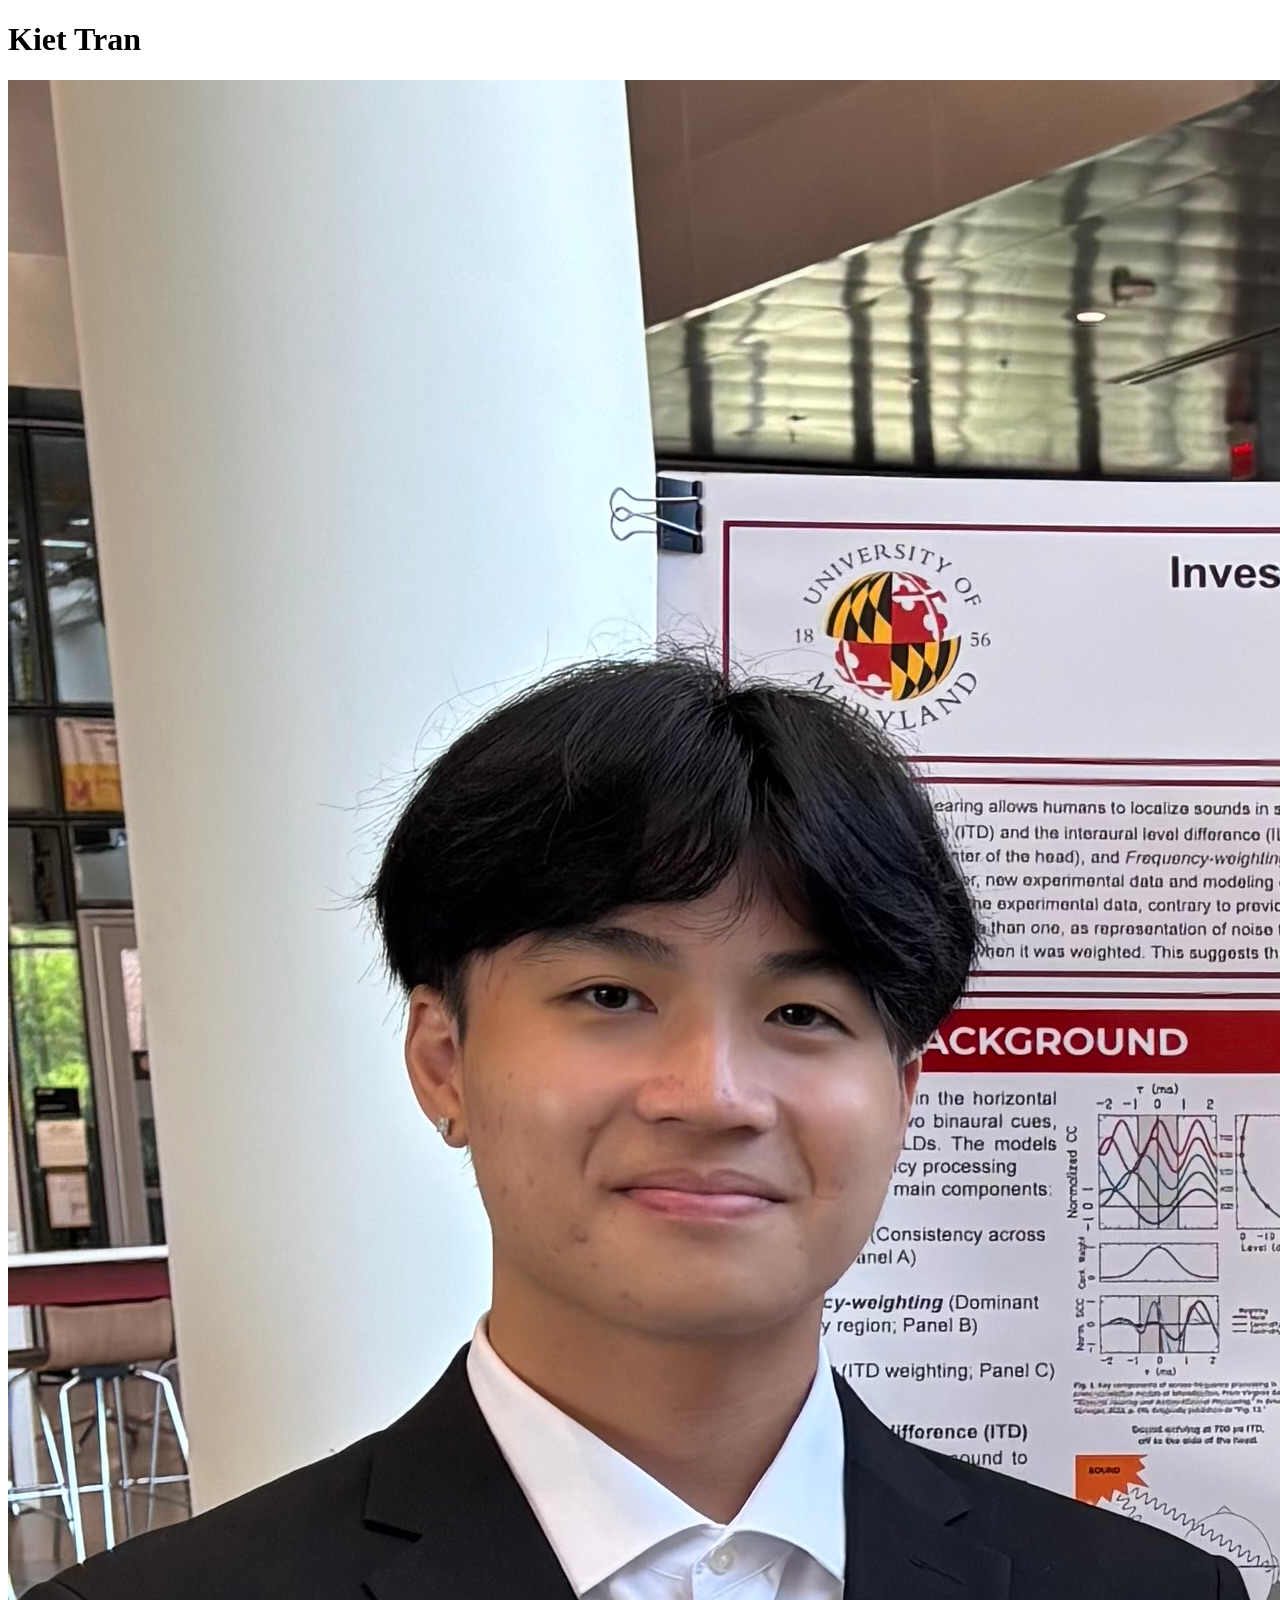
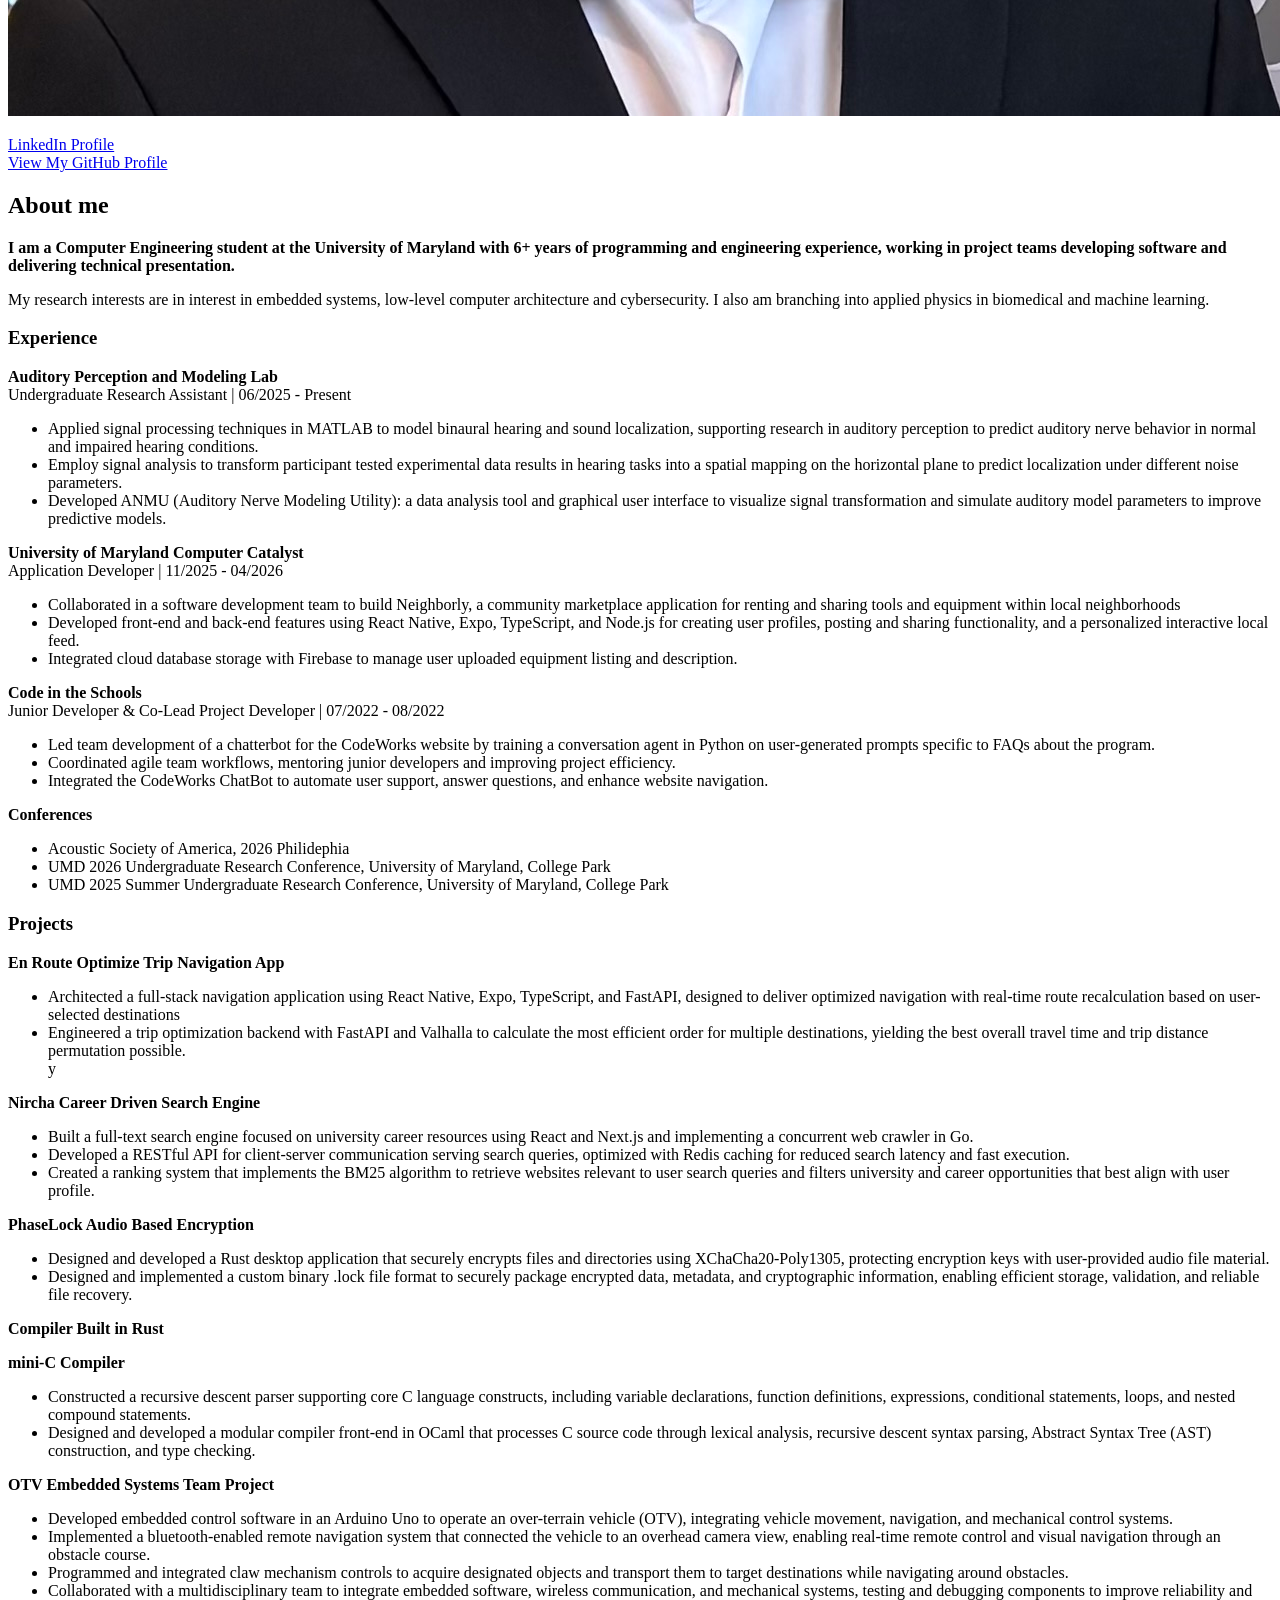
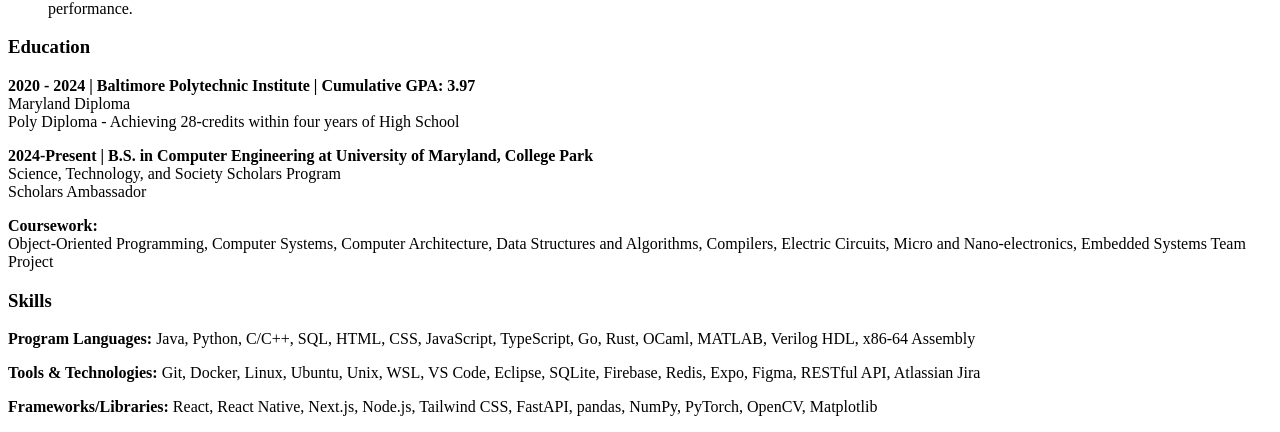
==== commit 95758ac6: "Update" ====
--- a/index.html
+++ b/index.html
@@ -1,59 +1,156 @@
-<!DOCTYPE html>
-<html lang="en">
-<head>
-<meta charset="utf-8">
-<meta name="viewport" content="width=device-width, initial-scale=1">
-<!-- EDIT: page title -->
-<title>About | Kiet Tran</title>
-<link rel="preconnect" href="https://fonts.googleapis.com">
-<link href="https://fonts.googleapis.com/css2?family=Inter:wght@400;500;600;800&display=swap" rel="stylesheet">
-<link rel="stylesheet" href="css/styles.css">
-</head>
-<body>
-<header class="top">
-  <a class="logo" href="index.html">KT.</a>
-  <nav>
-    <a href="index.html" class="on">About me</a>
-    <a href="experience.html">Experience</a>
-    <a href="projects.html">Projects</a>
-    <a href="tech-stack.html">Tech stack</a>
-  </nav>
-</header>
-<div class="blob b1"></div><div class="blob b2"></div>
-<main class="panel">
-  <div class="hero">
-    <div class="photo"><img src="assets/images/headshot.jpeg" alt=""></div>
-    <div>
-      <p class="pill">Open to opportunities</p>
-      <h1>Hi, I'm <em>Kiet</em>.<br>I build things for the<br> love of it.</h1>
-      <p class="lead">I am a Computer Engineering student at the University of Maryland with 6+ years of programming and engineering experience, working in project teams developing software and delivering technical presentation.</p>
-      <div class="btns">
-        <a class="btn dark" href="projects.html">View projects</a>
-        <a class="btn" href="https://linkedin.com/in/ktttran">Let's Connect!</a>
-      </div>
-    </div>
-  </div>
+<!DOCTYPE html> 
+<html lang="en-US"><head>
+    <meta charset="UTF-8">
+    <meta name="viewport" content="width=device-width, initial-scale=1">
 
-  <div class="band"><p>Motivated, Curious, Resilient, & Ambitious</p></div>
+    <title>About me | Kiet Tran </title>
 
-  <h2>About me</h2>
-  <p>My research interests are in interest in embedded systems, low-level computer architecture and cybersecurity. I also am branching into applied physics in biomedical and machine learning.</p>
-  <p>My background in computer science and computer engineering, combined with my experience leading technical projects, has provided me with a strong foundation in software development, systems engineering, and collaborative problem solving. Through academic and project-based experiences, I have developed the ability to apply technical knowledge to complex problems while communicating effectively and coordinating with team members to develop reliable solutions. I continue to strengthen these skills through hands-on engineering projects and academic work, with the goal of becoming a well-rounded computer engineer capable of contributing to both technical development and research.</p>
+    <link rel="stylesheet" href="css/style.css">    
 
-  <div class="facts">
-    <div class="fact"><b>Education</b>University of Maryland, College Park</div>
-    <div class="fact"><b>Major</b>Computer Engineering</div>
-    <div class="fact"><b>Focus</b>Software &amp; Embedded Systems</div>
-    <div class="fact"><b>Currently</b>Building <i>Strings</i></div>
-  </div>
-</main>
-<footer>
-  <p>Let's connect</p>
-  <div class="socials">
-    <a class="in" href="https://linkedin.com/in/ktttran" aria-label="LinkedIn" target="_blank" rel="noopener"></a>
-    <a class="gh" href="https://github.com/ktt-tran" aria-label="GitHub" target="_blank" rel="noopener"></a>
-  </div>
-  <small>© 2026 Kiet Tran. All rights reserved.</small>
-</footer>
-</body>
-</html>
+  </head>
+
+  <body>
+    <div class="wrapper">
+      <header>
+        <h1 href="https://linkedin.com/in/ktttran"><a>Kiet Tran</a></h1>
+
+        
+          <img src="assets/images/headshot.jpeg" alt="Profile Picture">
+        
+        
+        <p class="view">
+            <a href="https://linkedin.com/in/ktttran">LinkedIn Profile</a> <br>
+            <a href="https://github.com/ktt-tran">View My GitHub Profile</a>
+        </p>
+        
+
+        
+      </header>
+      <section>
+
+      <h2 id="about-me">About me</h2>
+
+<p><strong>I am a Computer Engineering student at the University of Maryland with 6+ years of programming and engineering experience, working in project teams developing software and delivering technical presentation.</strong></p>
+
+<p>My research interests are in interest in embedded systems, low-level computer architecture and cybersecurity. I also am branching into applied physics in biomedical and machine learning.</p>
+
+
+<h3 id="experience">Experience</h3>
+
+<p><strong>Auditory Perception and Modeling Lab</strong><br>
+Undergraduate Research Assistant |  06/2025 - Present</p>
+<ul>
+    <li>Applied signal processing techniques in MATLAB to model binaural hearing and sound localization, supporting research
+in auditory perception to predict auditory nerve behavior in normal and impaired hearing conditions.</li>
+    <li>Employ signal analysis to transform participant tested experimental data results in hearing tasks into a spatial mapping
+on the horizontal plane to predict localization under different noise parameters.</li>
+    <li>Developed ANMU (Auditory Nerve Modeling Utility): a data analysis tool and graphical user interface to visualize
+signal transformation and simulate auditory model parameters to improve predictive models.</li>
+</ul>
+
+<p><strong>University of Maryland Computer Catalyst</strong><br>
+Application Developer | 11/2025 - 04/2026</p>
+<ul>
+    <li>Collaborated in a software development team to build Neighborly, a community marketplace application for renting and
+sharing tools and equipment within local neighborhoods</li>
+    <li>Developed front-end and back-end features using React Native, Expo, TypeScript, and Node.js for creating user profiles,
+posting and sharing functionality, and a personalized interactive local feed.</li>
+    <li>Integrated cloud database storage with Firebase to manage user uploaded equipment listing and description.</li>
+</ul>
+
+<p><strong>Code in the Schools</strong><br>
+Junior Developer & Co-Lead Project Developer | 07/2022 - 08/2022</p>
+<ul>
+    <li>Led team development of a chatterbot for the CodeWorks website by training a conversation agent in Python on
+user-generated prompts specific to FAQs about the program.</li>
+    <li>Coordinated agile team workflows, mentoring junior developers and improving project efficiency.</li>
+    <li>Integrated the CodeWorks ChatBot to automate user support, answer questions, and enhance website navigation.</li>
+</ul>
+
+<p><strong>Conferences</strong></p>
+<ul>
+    <li>Acoustic Society of America, 2026 Philidephia</li>
+    <li>UMD 2026 Undergraduate Research Conference, University of Maryland, College Park</li>
+    <li>UMD 2025 Summer Undergraduate Research Conference, University of Maryland, College Park</li>
+</ul>
+
+<h3 id="projects">Projects</h3>
+
+<p><strong>En Route Optimize Trip Navigation App</strong></p>
+<ul>
+    <li>Architected a full-stack navigation application using React Native, Expo, TypeScript, and FastAPI, designed to deliver
+optimized navigation with real-time route recalculation based on user-selected destinations</li>
+    <li>Engineered a trip optimization backend with FastAPI and Valhalla to calculate the most efficient order for multiple
+destinations, yielding the best overall travel time and trip distance permutation possible.</li>y
+</ul>
+
+<p><strong>Nircha Career Driven Search Engine</strong></p>
+<ul>
+    <li>Built a full-text search engine focused on university career resources using React and Next.js and implementing a
+concurrent web crawler in Go.</li>
+    <li>Developed a RESTful API for client-server communication serving search queries, optimized with Redis caching for
+reduced search latency and fast execution.</li>
+    <li>Created a ranking system that implements the BM25 algorithm to retrieve websites relevant to user search queries and
+filters university and career opportunities that best align with user profile.</li>
+</ul>
+
+<p><strong>PhaseLock Audio Based Encryption</strong></p>
+<ul>
+    <li>Designed and developed a Rust desktop application that securely encrypts files and directories using
+XChaCha20-Poly1305, protecting encryption keys with user-provided audio file material.</li>
+    <li>Designed and implemented a custom binary .lock file format to securely package encrypted data, metadata, and
+cryptographic information, enabling efficient storage, validation, and reliable file recovery.</li>
+</ul>
+
+<p><strong>Compiler Built in Rust</strong></p>
+
+<p><strong>mini-C Compiler</strong></p>
+<ul>
+    <li>Constructed a recursive descent parser supporting core C language constructs, including variable declarations, function definitions, expressions, conditional statements, loops, and nested compound statements.</li>
+    <li>Designed and developed a modular compiler front-end in OCaml that processes C source code through lexical analysis,
+recursive descent syntax parsing, Abstract Syntax Tree (AST) construction, and type checking.</li>
+</ul>
+
+<p><strong>OTV Embedded Systems Team Project</strong></p>
+<ul>
+    <li>Developed embedded control software in an Arduino Uno to operate an over-terrain vehicle (OTV), integrating
+vehicle movement, navigation, and mechanical control systems.</li>
+    <li>Implemented a bluetooth-enabled remote navigation system that connected the vehicle to an overhead
+camera view, enabling real-time remote control and visual navigation through an obstacle course.</li>
+    <li>Programmed and integrated claw mechanism controls to acquire designated objects and transport them to
+target destinations while navigating around obstacles.</li>
+    <li>Collaborated with a multidisciplinary team to integrate embedded software, wireless communication,
+and mechanical systems, testing and debugging components to improve reliability and performance.</li>
+</ul>
+
+
+<h3 id="education">Education</h3>
+
+<p><strong>2020 - 2024 | Baltimore Polytechnic Institute | Cumulative GPA: 3.97</strong><br>
+Maryland Diploma<br>
+Poly Diploma - Achieving 28-credits within four years of High School</p>
+<p><strong>2024-Present | B.S. in Computer Engineering at University of Maryland, College Park</strong><br>
+Science, Technology, and Society Scholars Program<br>
+Scholars Ambassador</p>
+<p><strong>Coursework:</strong><br>
+    Object-Oriented Programming, Computer Systems, Computer Architecture, Data Structures and
+Algorithms, Compilers, Electric Circuits, Micro and Nano-electronics, Embedded Systems Team Project
+</p>
+
+<h3 id="skills">Skills</h3>
+
+<p><strong>Program Languages:</strong> Java, Python, C/C++, SQL, HTML, CSS, JavaScript, TypeScript, Go, Rust, OCaml, MATLAB, Verilog HDL,
+x86-64 Assembly</p>
+<p><strong>Tools &amp Technologies:</strong> Git, Docker, Linux, Ubuntu, Unix, WSL, VS Code, Eclipse, SQLite, Firebase, Redis, Expo, Figma, RESTful API, Atlassian Jira</p>
+<p><strong>Frameworks/Libraries:</strong> React, React Native, Next.js, Node.js, Tailwind CSS, FastAPI, pandas, NumPy, PyTorch,
+OpenCV, Matplotlib</p>
+
+
+
+      </section>
+      <footer>
+        
+      </footer>
+    </div>  
+
+</body></html>
